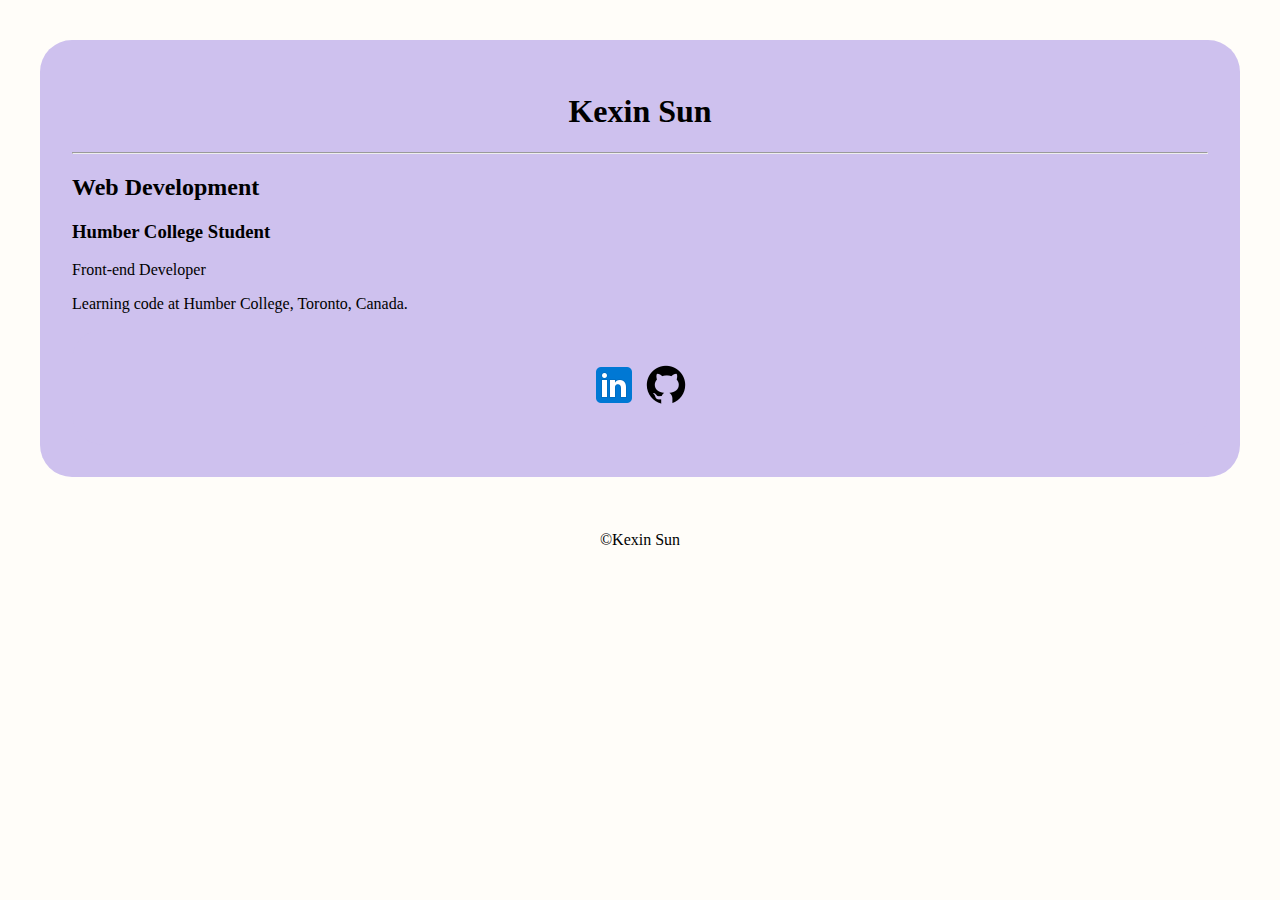
==== index.html @ 86841942 "Add initial files" ====
<!DOCTYPE html>
<html lang="en">
<head>
  <meta charset="UTF-8">
  <meta name="viewport" content="width=device-width, initial-scale=1.0">
  <title>Kexin Sun-profile splash</title>
  <link rel="stylesheet" href="style/style.css">
</head>
<body>
  <div>
    <h1>Kexin Sun</h1>
    <hr>
    <h2>Web Development</h2>
    <h3>Humber College Student</h3>
    <p>Front-end Developer</p>
    <p>
      Learning code at Humber College, Toronto, Canada.
    </p>
    <div class="linkbox">
      <a target="_blank" href="https://www.linkedin.com/in/kellysun82/"><img src="images/linkedin.png" alt="linkedin account link"></a>
    <a target="_blank" href="https://github.com/kexinsun82"><img src="images/github.png" alt="GitHub account link"></a>
    </div>
  </div>
  <br>
  <br>
  <br>
  <footer>&copy;Kexin Sun</footer>
</body>
</html>
---- style/style.css ----
body {
  background-color: rgb(255, 253, 249);
  padding: 2em;
}

h1 {
  text-align: center;
}

div {
  padding: 2em;
  border-radius: 2em;
  background-color: rgb(206, 193, 238);
  text-align: left;
}

.linkbox {
  text-align: center;
}

footer {
  text-align: center;
}
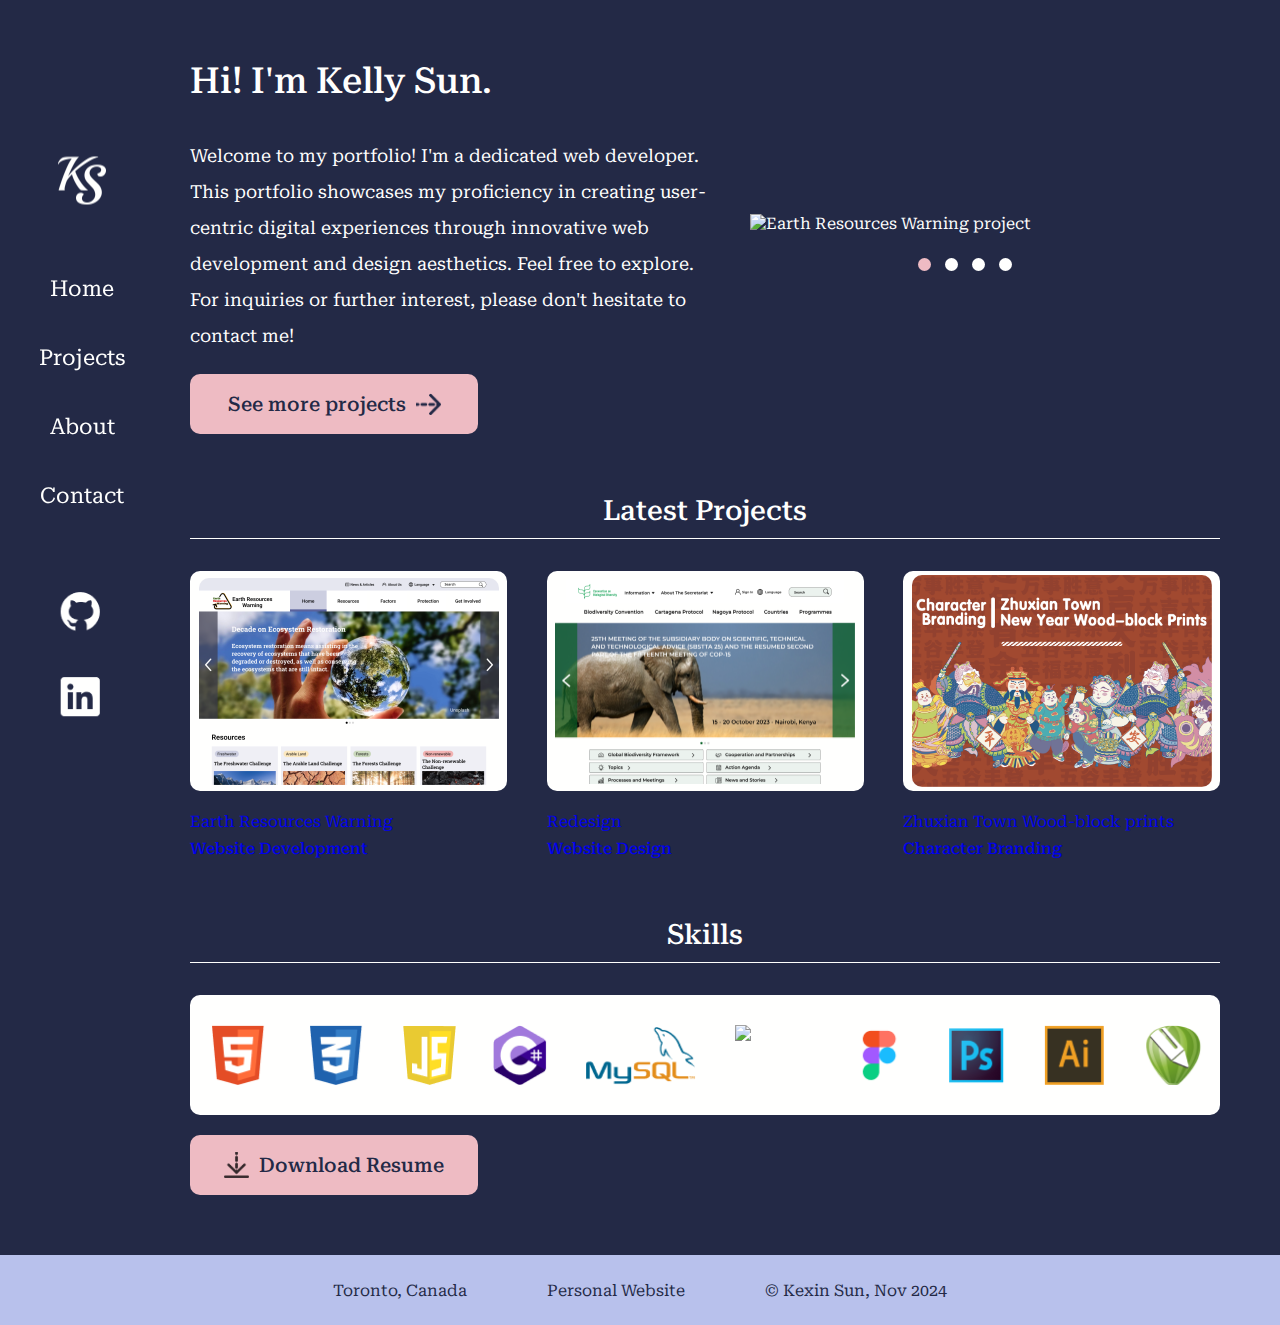
==== commit 0fabdff2: "Updated Initial version" ====
--- a/index.html
+++ b/index.html
@@ -1,29 +1,152 @@
-<!DOCTYPE html>
-<html lang="en">
-<head>
-  <meta charset="UTF-8">
-  <meta name="viewport" content="width=device-width, initial-scale=1.0">
-  <title>Kexin Sun-profile splash</title>
-  <link rel="stylesheet" href="style/style.css">
-</head>
-<body>
-  <div>
-    <h1>Kexin Sun</h1>
-    <hr>
-    <h2>Web Development</h2>
-    <h3>Humber College Student</h3>
-    <p>Front-end Developer</p>
-    <p>
-      Learning code at Humber College, Toronto, Canada.
-    </p>
-    <div class="linkbox">
-      <a target="_blank" href="https://www.linkedin.com/in/kellysun82/"><img src="images/linkedin.png" alt="linkedin account link"></a>
-    <a target="_blank" href="https://github.com/kexinsun82"><img src="images/github.png" alt="GitHub account link"></a>
-    </div>
-  </div>
-  <br>
-  <br>
-  <br>
-  <footer>&copy;Kexin Sun</footer>
-</body>
+<!DOCTYPE html>
+<html lang="en">
+
+<head>
+  <meta charset="utf-8">
+  <meta name="viewport" content="width=device-width, initial-scale=1.0">
+  <title>Kelly Sun | Portfolio</title>
+  <!--Link to CSS file-->
+  <link rel="stylesheet" type="text/css" href="css/style.css">
+  <!-- link to Google Fonts -->
+  <link rel="preconnect" href="https://fonts.googleapis.com">
+  <link rel="preconnect" href="https://fonts.gstatic.com" crossorigin>
+  <link
+    href="https://fonts.googleapis.com/css2?family=Playball&family=Roboto+Flex:opsz,wght@8..144,100..1000&family=Roboto+Serif:ital,opsz,wght@0,8..144,100..900;1,8..144,100..900&display=swap"
+    rel="stylesheet">
+  <!--Link to JS file-->
+  <script defer async src="./js/script.js"></script>
+</head>
+
+<body>
+  <header id="header">
+    <div class="side-nav">
+      <nav id="main-navigation" aria-label="Main navigation">
+        <a href="index.html"><img class="logo" src="./images/LOGO.png" alt="Kelly Sun's LOGO"></a>
+        <ul class="menu">
+          <li class="link"><a href="index.html">Home</a></li>
+          <li class="link current-menu"><a href="#">Projects</a></li>
+          <li class="link"><a href="#">About</a></li>
+          <li class="link"><a href="#">Contact</a></li>
+        </ul>
+        <div class="icon-box">
+          <a target="_blank" href="https://github.com/kexinsun82"><img class="icon" src="./images/nav-GitHub.png"
+              alt=""></a>
+          <a target="_blank" href="https://www.linkedin.com/in/kellysun82"><img class="icon"
+              src="./images/nav-LinkedIn.png" alt=""></a>
+        </div>
+      </nav>
+    </div>
+  </header>
+  <!-- main content area -->
+  <!-- <div class="layout-wrapper"> -->
+  <main id="main">
+    <!-- Mobile Top Menu -->
+    <div class="top-nav">
+      <a href="index.html"><img class="top-logo" src="./images/KellySun.png" alt="Kelly Sun's LOGO"></a>
+      <a href="menu.html"><img class="menu-icon" src="./images/menu.png" alt="menu icon"></a>
+    </div>
+    <!-- Introduction -->
+    <div class="intro-box">
+      <div class="left-intro">
+        <h1>Hi! I'm Kelly Sun.</h1>
+        <p>Welcome to my portfolio! I'm a dedicated web developer. </p>
+        <p>This portfolio showcases my proficiency in creating user-centric digital experiences through innovative web
+          development and design aesthetics. Feel free to explore. For inquiries or further interest, please don't
+          hesitate to contact me!</p>
+        <a class="btn" href="#">
+          See more projects
+          <span class="right-arrow-icon">
+            <img src="./images/right-arrow.png" alt="right arrow icon">
+          </span>
+        </a>
+      </div>
+      <div id="slideshow">
+        <img class="mySlides" src="./images/project2-2.png" alt="Earth Resources Warning project">
+        <img class="mySlides" src="./images/project3-2.png" alt="Redesign project">
+        <img class="mySlides" src="./images/project4.png" alt="SkyCatch Weather Mobile App">
+        <img class="mySlides" src="./images/project1.png" alt="Zhuxian Town Wood-block prints project">
+        <div id="dots">
+          <span class="dot" onclick="currentImg(1)"></span>
+          <span class="dot" onclick="currentImg(2)"></span>
+          <span class="dot" onclick="currentImg(3)"></span>
+          <span class="dot" onclick="currentImg(4)"></span>
+        </div>
+      </div>
+    </div>
+    <!-- Latest Projects -->
+    <div class="wrapper-container">
+      <h2>Latest Projects</h2>
+      <div id="project-box">
+        <!-- Project 1 -->
+        <div class="project">
+          <div class="project-imgbox">
+            <a href="#"><img src="./images/project2.png" alt="Earth Resources Warning project"></a>
+          </div>
+          <a href="#">
+            <span class="project-name">Earth Resources Warning</span>
+          </a>
+          <a href="#">
+            <span class="project-type">Website Development</span>
+          </a>
+        </div>
+        <!-- Project 2 -->
+        <div class="project">
+          <div class="project-imgbox">
+            <a href="#"><img src="./images/project3.png" alt="Redesign project"></a>
+          </div>
+          <a href="#">
+            <span class="project-name">Redesign</span>
+          </a>
+          <a href="#">
+            <span class="project-type">Website Design</span>
+          </a>
+        </div>
+        <!-- Project 3 -->
+        <div class="project">
+          <div class="project-imgbox">
+            <a href="#"><img src="./images/project1-2.png" alt="Zhuxian Town Wood-block prints project"></a>
+          </div>
+          <a href="#">
+            <span class="project-name">Zhuxian Town Wood-block prints</span>
+          </a>
+          <a href="#">
+            <span class="project-type">Character Branding</span>
+          </a>
+        </div>
+      </div>
+    </div>
+    <!-- Skills -->
+    <div class="wrapper-container">
+      <h2>Skills</h2>
+      <div id="skill-box">
+        <img class="skill-icon" src="./images/HTML5.png" alt="HTML5">
+        <img class="skill-icon" src="./images/CSS3.png" alt="CSS3">
+        <img class="skill-icon" src="./images/JavaScript.png" alt="JavaScript">
+        <img class="skill-icon" src="./images/C.png" alt="C">
+        <img class="skill-icon" src="./images/MySQL.png" alt="MySQL">
+        <img class="skill-icon" src="./images/GitHub.png" alt="GitHub">
+        <img class="skill-icon" src="./images/Figma.png" alt="Figma">
+        <img class="skill-icon" src="./images/PS.png" alt="PS">
+        <img class="skill-icon" src="./images/AI.png" alt="AI">
+        <img class="skill-icon" src="./images/CorelDRAW.png" alt="CorelDRAW">
+      </div>
+      <a class="btn" href="Kelly(Kexin)Sun_Example_Resume.pdf" download>
+        <span class="download-icon">
+          <img src="./images/download.png" alt="download icon">
+        </span>
+        Download Resume
+      </a>
+    </div>
+  </main>
+  <!-- footer -->
+  <footer id="footer">
+    <div class="flex-footer">
+      <span>Toronto, Canada</span>
+      <a target="_blank" href="https://kellysun.webflow.io">Personal Website</a>
+      <span>&copy; Kexin Sun, Nov 2024</span>
+    </div>
+  </footer>
+</body>
+<!-- All Images from Kexin Sun -->
+
 </html>--- a/css/style.css
+++ b/css/style.css
@@ -0,0 +1,545 @@
+:root {
+  /* Colors */
+  --bgc: #232946;
+  --pink: #eebbc3;
+  --white: #fffffe;
+  --blue: #b8c1ec;
+
+  /* Font family */
+  --Heading1: "Playball", "Times New Roman", system-ui;
+  --Heading2: "Roboto Serif", "Times New Roman", Times, serif;
+  --MainText: "Roboto Flex", Arial, sans-serif;
+}
+
+/* Body */
+* {
+  margin: 0;
+  padding: 0;
+}
+body {
+  color: var(--white);
+  background-color: var(--bgc);
+  font-family: var(--Heading2);
+}
+
+a {
+  text-decoration: none;
+}
+
+/* Header Layout */
+header {
+  margin-left: 2em;
+}
+.top-nav {
+  display: none;
+}
+
+/* Header */
+header ul li {
+  list-style: none;
+  font-family: var(--Heading2);
+}
+li a:link, a:visited, a:active {
+  text-decoration: none;
+  color: var(--white);
+}
+li a:hover {
+  border-bottom: 3px dashed var(--pink);
+  color: var(--pink);
+  padding-bottom: 8px;
+}
+
+/* Navigation FLEX */
+#main-navigation {
+  display: flex;
+  flex-direction: column;
+  text-align: center;
+  justify-content: center;
+  gap: 3em;
+}
+ul {
+  display: flex;
+  flex-direction: column;
+}
+.icon-box {
+  display: flex;
+  flex-direction: column;
+}
+
+/* Navigation Content */
+.side-nav {
+  width: 6.25rem;
+  position: fixed;
+  top: 50%;
+  transform: translateY(-50%);
+  font-size: 1.375em;
+}
+.logo {
+  width: 3rem;
+}
+.menu {
+  gap: 2em;
+  margin: 0;
+  padding: 0;
+}
+.icon {
+  width: 5rem;
+}
+
+/* Main FLEX Container */
+#main {
+  margin-left: 8.125rem;
+  padding: 3.75em;
+  display: flex;
+  flex-direction: column;
+  gap: 3.75em;
+}
+
+/* Main div Layout */
+.intro-box {
+  display: flex;
+  justify-content: space-between;
+}
+.left-intro {
+  max-width: 32.5em;
+  width: 100%;
+}
+
+/* Main Content */
+h1 {
+  margin-bottom: 1em;
+  font-weight: 500;
+  font-size: 2.25em;
+}
+p {
+  line-height: 2em;
+  font-size: 1.125em;
+}
+/* Slide Show */
+#slideshow {
+  width: 100%;
+  max-width: 26.875em;
+  margin: auto;
+  overflow: hidden;
+}
+
+.mySlides {
+  width: 100%;
+}
+
+#dots {
+  text-align: center;
+  margin-top: 20px;
+}
+
+.dot {
+  display: inline-block;
+  width: 13px;
+  height: 13px;
+  margin: 5px;
+  background-color: var(--white);
+  border-radius: 50%;
+  cursor: pointer;
+}
+
+.dot.active {
+  background-color: var(--pink);
+}
+
+/* Button */
+.btn {
+  display: inline-flex;
+  align-items: center;
+  justify-content: center;
+  text-decoration: none;
+  width: 18rem;
+  height: 3.75rem;
+  border-radius: 10px;
+  background-color: var(--pink);
+  font-size: 1.25em; 
+  font-family: var(--Heading2);
+  font-weight: 500;
+  border: none;
+  margin-top: 1em;
+  background-color: var(--pink);
+  color: var(--bgc) !important;
+}
+.right-arrow-icon img {
+  margin-left: 10px;
+  width: 25px;
+  display: block;
+  background-color: var(--pink);
+}
+.download-icon img {
+  margin-right: 10px;
+  width: 25px;
+  display: block;
+  background-color: var(--pink);
+}
+
+h2 {
+  font-weight: 500;
+  font-size: 1.75em;
+  text-align: center;
+  margin-bottom: 1rem;
+  border-bottom: 1px solid var(--white);
+  padding-bottom: 0.4em;
+}
+
+/* Latest Projects */
+#project-box {
+  display: flex;
+  justify-content: space-between;
+  margin-top: 2em;
+}
+.project {
+  display: flex;
+  flex-direction: column;
+  gap: 8px;
+} 
+.project-imgbox {
+  display: flex;
+  flex-direction: column;
+  margin-bottom: 0.8em;
+  width: 19.8125em;
+  height: 13.75em;
+  background-color: var(--white);
+  align-items: center;
+  border-radius: 10px;
+  justify-content: center;
+}
+
+.project-imgbox img {
+  width: 18.75em;
+  height: auto;
+  display: block;
+  border-radius: 10px;
+}
+.project-type {
+  font-weight: 500;
+  font-size: 1em;
+}
+
+/* Skills */
+#skill-box {
+  display: flex;
+  padding: 30px 18px;
+  height: 3.75em;
+  border-radius: 10px;
+  background-color: var(--white);
+  margin-top: 2em;
+  justify-content: space-between;
+}
+.skill-icon {
+  height: 3.75em;
+  transition: transform 0.3s ease, box-shadow 0.3s ease;
+  position: relative;
+}
+.skill-icon:hover {
+  transform: scale(1.2);
+  box-shadow: 0px 4px 6px rgba(0, 0, 0, 0.3);
+}
+
+/* Footer FLEX Container */
+.flex-footer {
+  display: flex;
+  gap: 5em;
+  justify-content: center;
+}
+
+/* Footer */
+#footer {
+  background-color: var(--blue);
+  height: 4.375em;
+  display: flex;
+  align-items: center;
+  justify-content: center;
+}
+
+.flex-footer {
+  display: flex;
+  align-items: center;
+  justify-content: center;
+  color: var(--bgc);
+}
+.flex-footer a {
+  color: var(--bgc);
+}
+
+/* Responsive */
+/* 1140px */
+@media screen and (max-width: 1140px) {
+  /* Latest Projects */
+  #project-box {
+    justify-content: space-evenly;
+  }
+  .project:nth-child(3) {
+    display: none;
+  }
+}
+
+/* 920px */
+@media screen and (max-width: 991px) {
+  /* Latest Projects */
+  .project-imgbox {
+    width: 17em;
+    height: auto;
+  }
+  .project-imgbox img {
+    width: 17em;
+    height: auto;
+  }
+  /* Skills */
+  #skill-box {
+    display: grid;
+    grid-template-columns: repeat(5, 1fr);
+    height: 8.75em; 
+    gap: 1rem; 
+  }
+
+  .skill-icon {
+    justify-self: center;
+  }
+}
+
+/* 768px - Tablet */
+@media screen and (max-width: 768px) {
+  /* Header Layout */
+  #header {
+    margin-bottom: 0;
+    margin-left: 2em;
+  }
+  .top-nav {
+    display: none;
+  }
+
+  /* Navigation FLEX */
+  #main-navigation {
+    display: flex;
+    flex-direction: row;
+    align-items: center;
+    justify-content: stretch;
+    gap: 2em;
+  }
+  ul {
+    display: flex;
+    flex-direction: row;
+  }
+  .icon-box {
+    display: flex;
+    flex-direction: row;
+  }
+  .logo {
+    width: 2.5rem;
+  }
+  .icon {
+    width: 3.5rem;
+  }
+
+  /* Navigation Content */
+  .side-nav {
+    display: flex;
+    width: 44rem;
+    height: 5.625rem;
+    position: static;
+    top: 5%;
+    transform: none;
+  }
+  
+  /* Main FLEX Container */
+  #main {
+    margin-left: 0rem;
+    padding: 2em;
+    display: flex;
+    flex-direction: column;
+    gap: 2.5em;
+  }
+
+  /* Main div Layout */
+  .left-intro {
+    max-width: 22.5em;
+  }
+
+  /* Main Content */
+  h1 {
+    margin-bottom: 1em;
+    font-weight: 500;
+    font-size: 1.625em;
+  }
+  p {
+    line-height: 2em;
+    font-size: 1em;
+  }
+
+  /* Slide Show */
+  #slideshow {
+    width: 100%;
+    max-width: 20rem;
+    margin: auto;
+    overflow: hidden;
+  }
+
+  .mySlides {
+    width: 16em;
+    margin: auto;
+  }
+
+  /* Button */
+  .btn {
+    width: 13.625rem;
+    height: 3.75rem;
+    font-size: 1em; 
+  }
+
+  h2 {
+    font-size: 1.625em;
+  }
+
+  /* Latest Projects */
+  #project-box {
+    flex-wrap: wrap;
+    gap: 2em;
+  }
+  .project {
+    flex-direction: column;
+  } 
+  .project:nth-child(3) {
+    display: none;
+  }
+
+  /* Skills */
+  #skill-box {
+    display: grid;
+    grid-template-columns: repeat(5, 1fr);
+    height: 8.75em; 
+    gap: 1rem; 
+  }
+
+  .skill-icon {
+    justify-self: center;
+  }
+  /* Footer */
+  #footer {
+    font-size: 0.75em;
+  }
+}
+
+/* 576px */
+@media screen and (max-width: 576px) {
+  /* Header Layout */
+  #header {
+    display: none;
+  }
+  .top-nav {
+    display: flex;
+    justify-content: space-between;
+    padding: 1.5em;
+  }
+  .top-logo {
+    width: 8.75em;
+  }
+  .menu-icon {
+    width: 2.25em;
+  }
+
+  /* Main FLEX Container */
+  #main {
+    padding: 0;
+    gap: 0;
+  }
+
+  /* Main div Layout */
+  .intro-box {
+    display: flex;
+    flex-direction: column;
+    padding: 1.5em;
+  }
+  .left-intro {
+    max-width: 33em;
+  }
+
+  /* Main Content */
+  h1 {
+    font-size: 1.125em;
+  }
+  p {
+    font-size: 0.75em;
+  }
+  /* Slide Show */
+  #slideshow {
+    width: 100%;
+    margin: auto;
+    padding-top: 2em;
+    overflow: hidden;
+  }
+
+  .mySlides {
+    max-width: 17.1875em;
+    display: none;
+  }
+
+  /* Button */
+  .btn {
+    width: 11.5625rem;
+    height: 2.5rem;
+    font-size: 0.75em; 
+    margin-top: 1em;
+  }
+  .right-arrow-icon img {
+    width: 20px;
+  }
+  .download-icon img {
+    width: 20px;
+  }
+
+  h2 {
+    font-size: 1.25em;
+  }
+  
+  /* Latest Projects */
+  .wrapper-container {
+    margin: 1.5em;
+  }
+  .project-imgbox {
+    width: 17.1875rem;
+    height: 11.875em;
+  }
+  .project-imgbox img {
+    width: 16.25em;
+  }
+}
+
+/* 480px */
+@media screen and (max-width: 480px) {
+  /* Skills */
+  #skill-box {
+    display: grid;
+    grid-template-columns: repeat(3, 1fr);
+    align-items: center;
+    height: 15em; 
+    gap: 0; 
+  }
+  .skill-icon:last-child {
+    display: none;
+  }
+
+  #footer {
+    display: grid;
+    grid-template-rows: repeat(3, auto); 
+    height: auto; 
+    padding: 1em;
+  }
+
+  .flex-footer {
+    flex-direction: column; 
+    gap: 0.5rem; 
+  }
+}
+
+/* 320px (Mobile) */
+@media screen and (max-width: 320px) {
+  /* Main div Layout */
+  .left-intro {
+    max-width: 17.1875em;
+  }
+}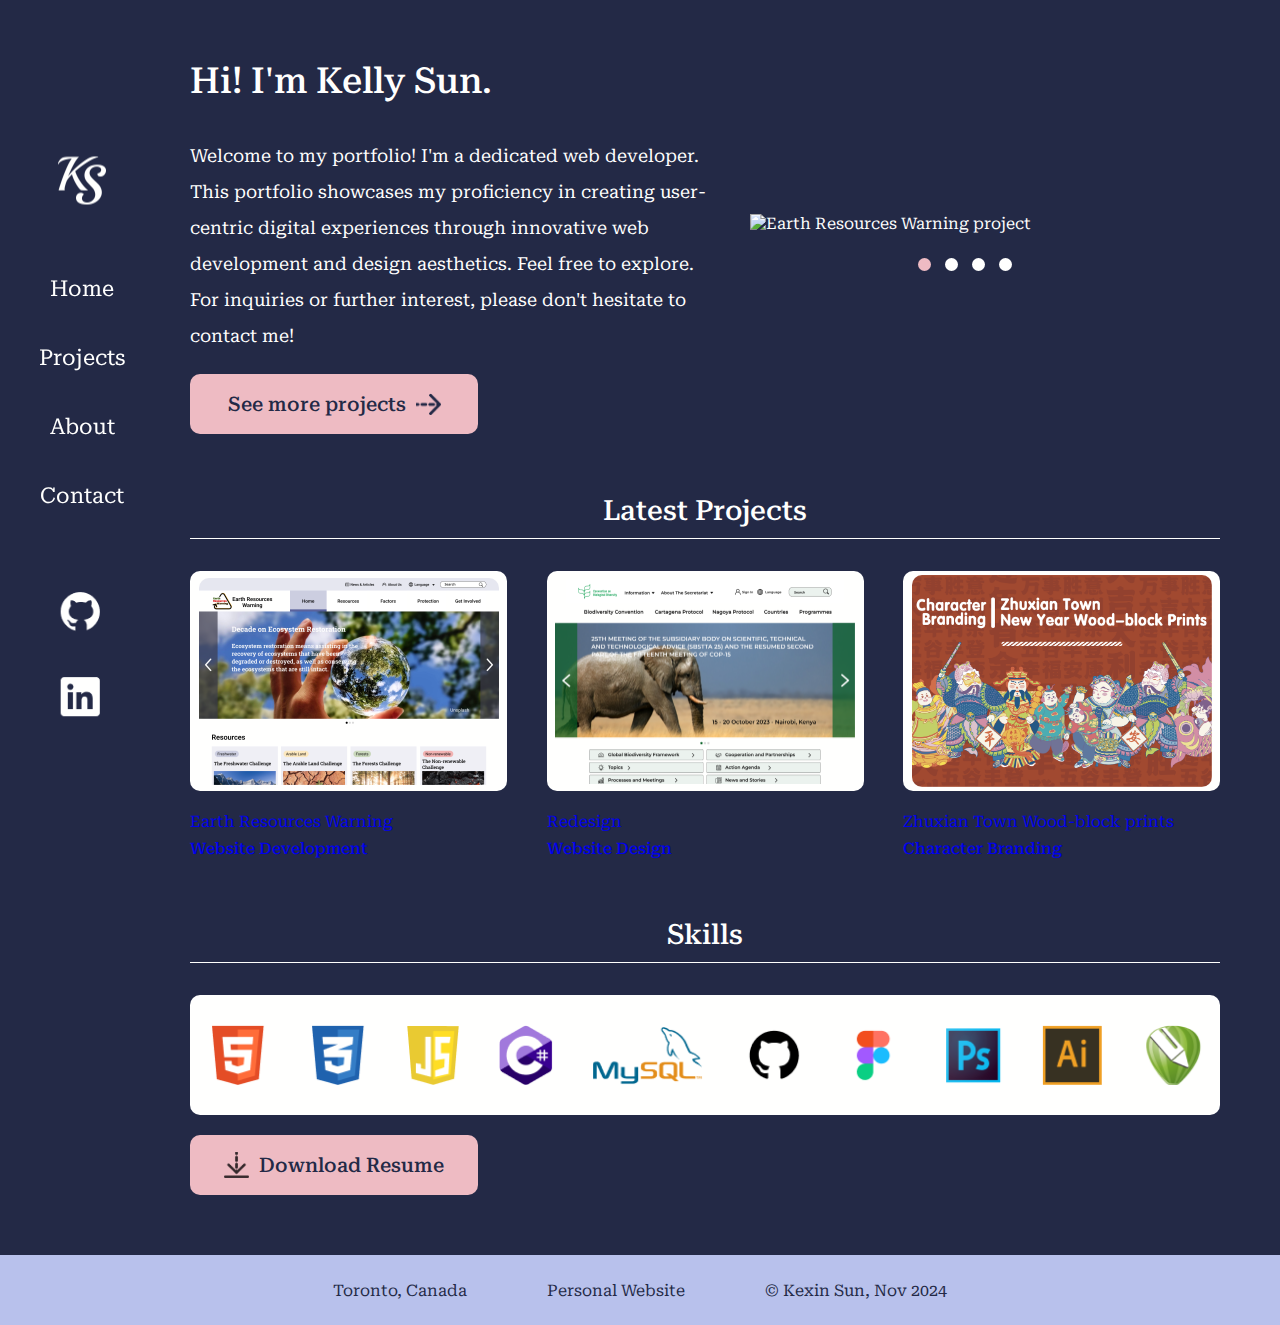
==== commit efc01f1c: "Debug" ====
--- a/index.html
+++ b/index.html
@@ -124,7 +124,7 @@
         <img class="skill-icon" src="./images/JavaScript.png" alt="JavaScript">
         <img class="skill-icon" src="./images/C.png" alt="C">
         <img class="skill-icon" src="./images/MySQL.png" alt="MySQL">
-        <img class="skill-icon" src="./images/GitHub.png" alt="GitHub">
+        <img class="skill-icon" src="./images/skill-github.png" alt="GitHub">
         <img class="skill-icon" src="./images/Figma.png" alt="Figma">
         <img class="skill-icon" src="./images/PS.png" alt="PS">
         <img class="skill-icon" src="./images/AI.png" alt="AI">
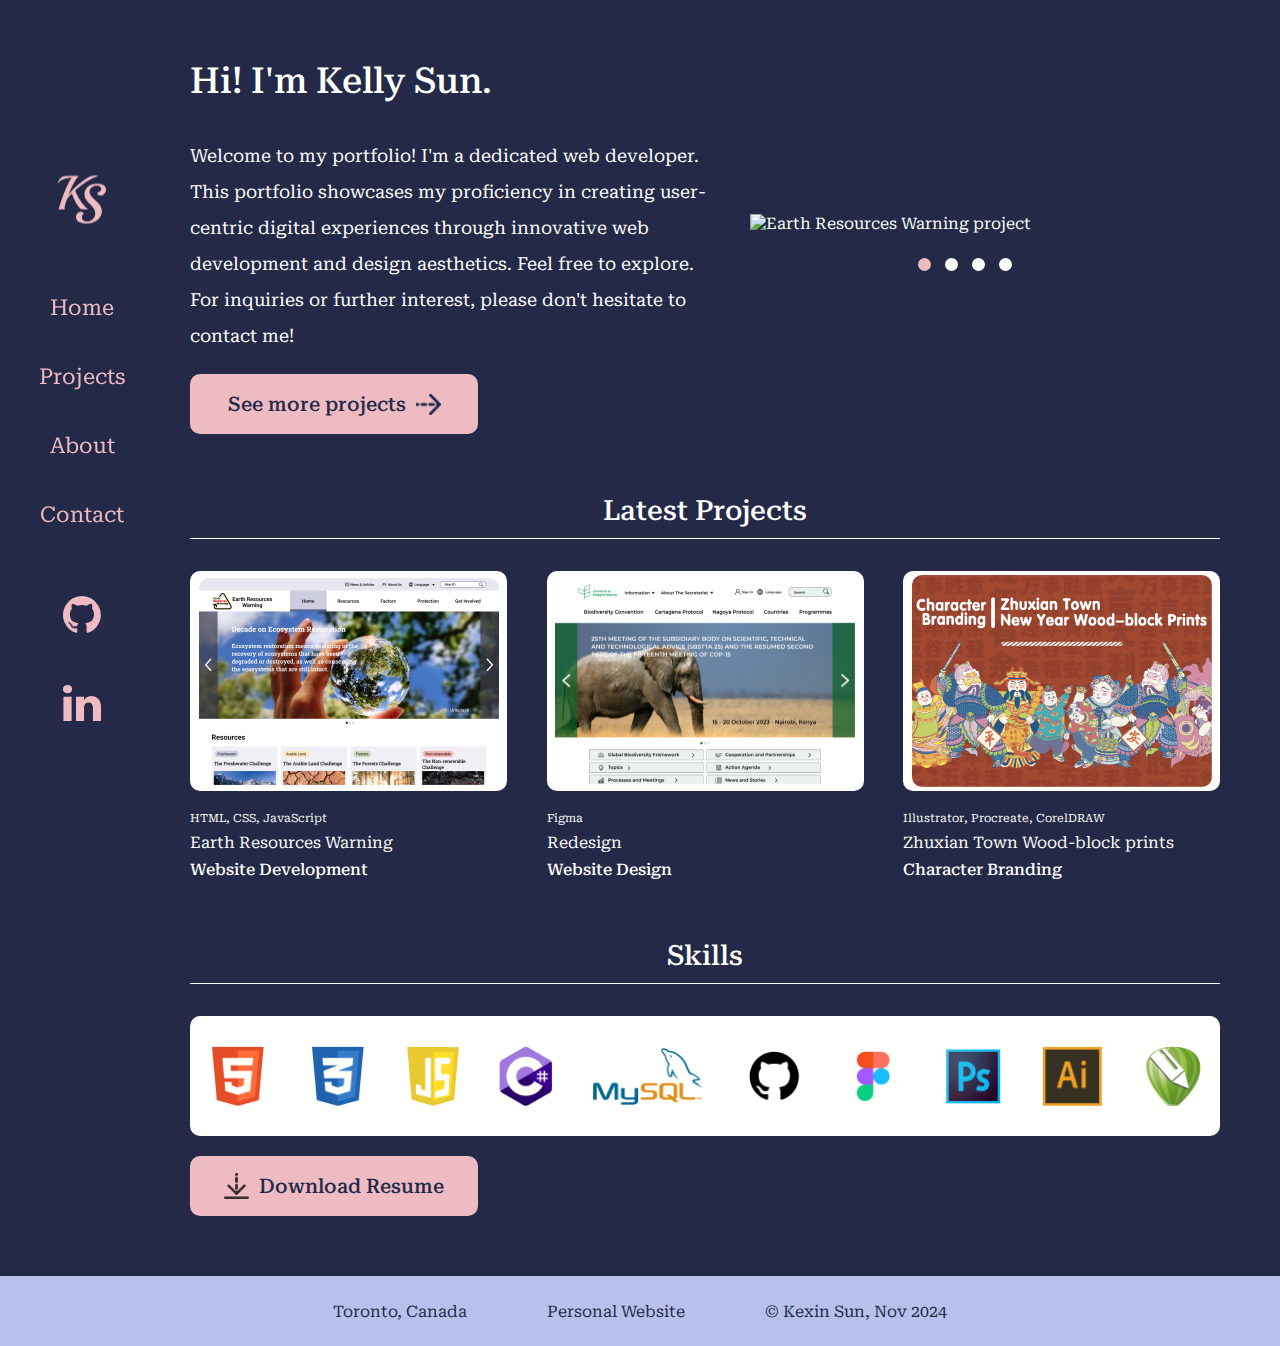
==== commit 4fa66be6: "Updated navigation bar" ====
--- a/index.html
+++ b/index.html
@@ -15,6 +15,8 @@
     rel="stylesheet">
   <!--Link to JS file-->
   <script defer async src="./js/script.js"></script>
+  <!-- Link with icons -->
+  <link rel="stylesheet" href="https://cdnjs.cloudflare.com/ajax/libs/font-awesome/4.7.0/css/font-awesome.min.css">
 </head>
 
 <body>
@@ -29,10 +31,12 @@
           <li class="link"><a href="#">Contact</a></li>
         </ul>
         <div class="icon-box">
-          <a target="_blank" href="https://github.com/kexinsun82"><img class="icon" src="./images/nav-GitHub.png"
+          <!-- <a target="_blank" href="https://github.com/kexinsun82"><img class="icon" src="./images/nav-GitHub.png"
               alt=""></a>
           <a target="_blank" href="https://www.linkedin.com/in/kellysun82"><img class="icon"
-              src="./images/nav-LinkedIn.png" alt=""></a>
+              src="./images/nav-LinkedIn.png" alt=""></a> -->
+              <a target="_blank" href="https://github.com/kexinsun82"><i class="fa fa-github nav-icon"></i></a>
+              <a target="_blank" href="https://www.linkedin.com/in/kellysun82"><i class="fa fa-linkedin nav-icon"></i></a>
         </div>
       </nav>
     </div>
@@ -82,6 +86,7 @@
           <div class="project-imgbox">
             <a href="#"><img src="./images/project2.png" alt="Earth Resources Warning project"></a>
           </div>
+          <span class="project-tech">HTML, CSS, JavaScript</span>
           <a href="#">
             <span class="project-name">Earth Resources Warning</span>
           </a>
@@ -94,6 +99,7 @@
           <div class="project-imgbox">
             <a href="#"><img src="./images/project3.png" alt="Redesign project"></a>
           </div>
+          <span class="project-tech">Figma</span>
           <a href="#">
             <span class="project-name">Redesign</span>
           </a>
@@ -106,6 +112,7 @@
           <div class="project-imgbox">
             <a href="#"><img src="./images/project1-2.png" alt="Zhuxian Town Wood-block prints project"></a>
           </div>
+          <span class="project-tech">Illustrator, Procreate, CorelDRAW</span>
           <a href="#">
             <span class="project-name">Zhuxian Town Wood-block prints</span>
           </a>
--- a/css/style.css
+++ b/css/style.css
@@ -41,7 +41,7 @@
 }
 li a:link, a:visited, a:active {
   text-decoration: none;
-  color: var(--white);
+  color: var(--pink);
 }
 li a:hover {
   border-bottom: 3px dashed var(--pink);
@@ -64,6 +64,7 @@
 .icon-box {
   display: flex;
   flex-direction: column;
+  gap: 2em;
 }
 
 /* Navigation Content */
@@ -82,8 +83,10 @@
   margin: 0;
   padding: 0;
 }
-.icon {
-  width: 5rem;
+.icon-box a .nav-icon {
+  /* width: 5rem; */
+  font-size: 2em;
+  color: var(--pink);
 }
 
 /* Main FLEX Container */
@@ -197,6 +200,10 @@
   flex-direction: column;
   gap: 8px;
 } 
+.project a:link, .project a:visited, .project a:active {
+  color: var(--white);
+}
+
 .project-imgbox {
   display: flex;
   flex-direction: column;
@@ -214,6 +221,9 @@
   height: auto;
   display: block;
   border-radius: 10px;
+}
+.project-tech {
+  font-size: 0.7em;
 }
 .project-type {
   font-weight: 500;
